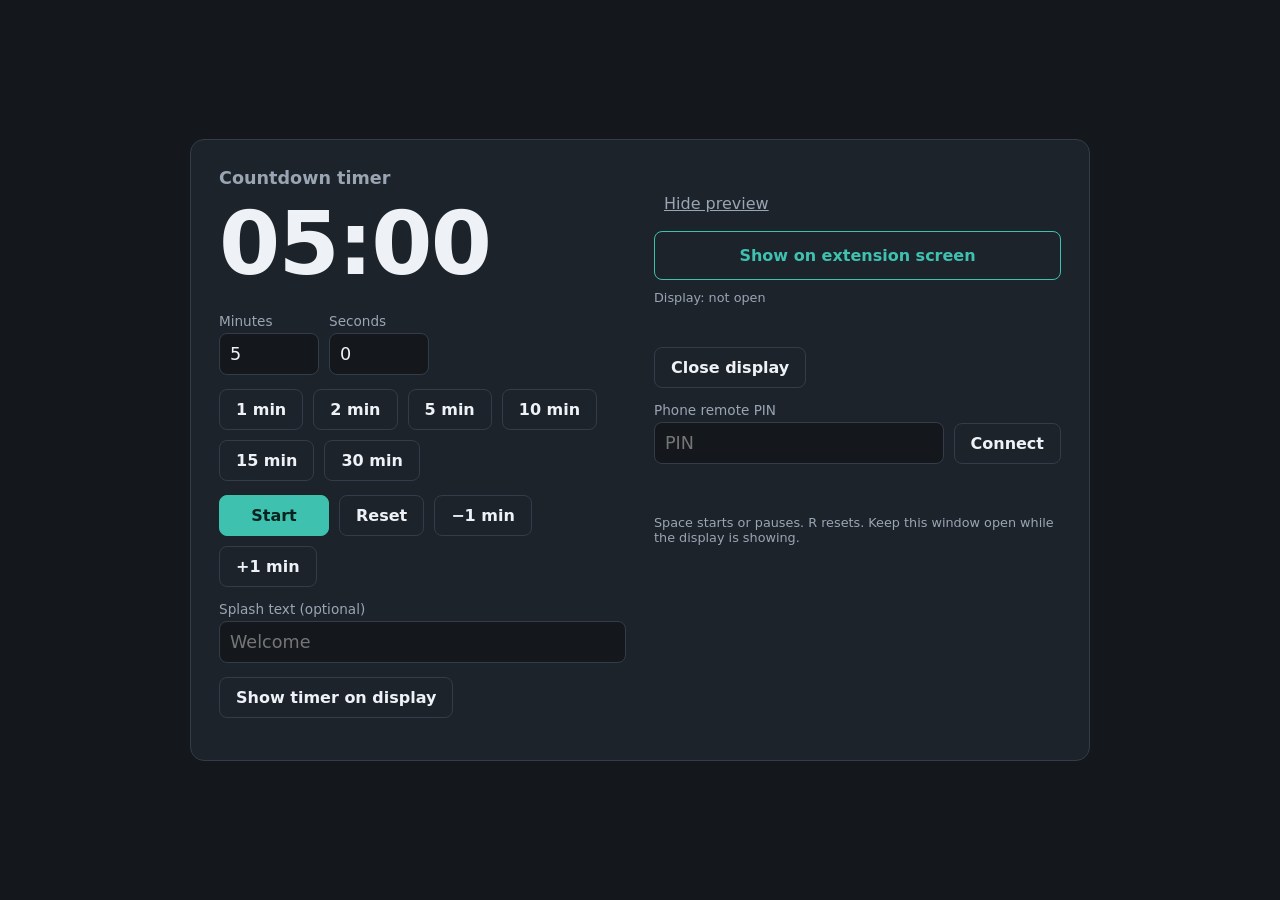
==== public/index.html @ 9452bf82 "moved preview" ====
<!DOCTYPE html>
<html lang="en">
<head>
<meta charset="utf-8">
<meta name="viewport" content="width=device-width, initial-scale=1">
<title>Countdown timer</title>
<link rel="manifest" href="/manifest.json">
<link rel="stylesheet" href="/preview.css">
<meta name="theme-color" content="#14181d">
<link rel="icon" href="/icon-192.png">
<link rel="apple-touch-icon" href="/icon-192.png">
<style>
:root {
  --bg: #14181d; --panel: #1d232b; --line: #333c48; --text: #eef2f6; --muted: #9aa5b3;
  --accent: #3fc1b0; --warn: #ffb020; --danger: #ff5a52;
  --font: system-ui, -apple-system, "Segoe UI", Roboto, sans-serif;
}
* { box-sizing: border-box; }
body {
  margin: 0; min-height: 100vh; padding: 24px; display: grid; place-items: center;
  background: var(--bg); color: var(--text); font-family: var(--font);
}
.card { width: min(900px, 100%); padding: 28px; background: var(--panel); border: 1px solid var(--line); border-radius: 14px; }
h1 { margin: 0 0 8px; font-size: 1.1rem; font-weight: 600; color: var(--muted); }
.preview {
  font-size: clamp(3.5rem, 18vw, 5.5rem); font-weight: 700; line-height: 1.1;
  font-variant-numeric: tabular-nums; letter-spacing: -0.02em; margin-bottom: 20px;
}
.row { display: flex; flex-wrap: wrap; gap: 10px; margin-bottom: 14px; }
label { display: flex; flex-direction: column; gap: 4px; font-size: .85rem; color: var(--muted); }
input {
  width: 100px; padding: 10px; font: inherit; font-size: 1.1rem; color: var(--text);
  background: var(--bg); border: 1px solid var(--line); border-radius: 8px;
}
input[type="text"], input[type="password"] { width: 100%; }
label.grow { flex: 1; }
button {
  padding: 10px 16px; font: inherit; font-weight: 600; color: var(--text); cursor: pointer;
  background: transparent; border: 1px solid var(--line); border-radius: 8px;
}
button:hover { border-color: var(--muted); }
button.primary { background: var(--accent); border-color: var(--accent); color: #06231f; min-width: 110px; }
button.wide { width: 100%; padding: 14px; border-color: var(--accent); color: var(--accent); }
:focus-visible { outline: 3px solid var(--accent); outline-offset: 2px; }
.msg { min-height: 2.6em; margin: 4px 0 0; font-size: .9rem; color: var(--muted); }
.hint { margin: 0; font-size: .8rem; color: var(--muted); }
[data-state="warn"] { color: var(--warn); }
[data-state="danger"], [data-state="done"] { color: var(--danger); }
button.linkbtn { min-height: 0; padding: 4px 10px; border: none; background: none; color: var(--muted); text-decoration: underline; font-weight: 400; }
.cols { display: grid; grid-template-columns: 1fr 1fr; gap: 28px; align-items: start; }
.col { min-width: 0; }
@media (max-width: 760px) { .cols { grid-template-columns: 1fr; gap: 0; } }
</style>
</head>
<body>

<main class="card">
  <h1>Countdown timer</h1>
  <div class="cols">
    <div class="col">
      <div id="preview" class="preview" data-state="">05:00</div>

      <div class="row">
        <label>Minutes <input id="min" type="number" min="0" max="999" value="5" inputmode="numeric"></label>
        <label>Seconds <input id="sec" type="number" min="0" max="59" value="0" inputmode="numeric"></label>
      </div>

      <div class="row" id="presets">
        <button data-min="1">1 min</button>
        <button data-min="2">2 min</button>
        <button data-min="5">5 min</button>
        <button data-min="10">10 min</button>
        <button data-min="15">15 min</button>
        <button data-min="30">30 min</button>
      </div>

      <div class="row">
        <button id="toggle" class="primary">Start</button>
        <button id="reset">Reset</button>
        <button id="minus">−1 min</button>
        <button id="plus">+1 min</button>
      </div>

      <div class="row">
        <label class="grow">Splash text (optional)
          <input id="splashText" type="text" maxlength="60" placeholder="Welcome">
        </label>
      </div>
      <div class="row"><button id="splash">Show timer on display</button></div>
    </div>

    <div class="col">
      <div class="pv-wrap"><div id="pv"></div></div>
      <p style="margin: -6px 0 14px"><button id="pvToggle" class="linkbtn">Hide preview</button></p>

      <button id="show" class="wide">Show on extension screen</button>
      <p id="displayStatus" class="hint" style="margin-top: 10px">Display: not open</p>
      <p id="msg" class="msg" role="status"></p>
      <div class="row"><button id="closefs">Close display</button></div>

      <div class="row">
        <label class="grow">Phone remote PIN
          <input id="remotePin" type="password" autocomplete="off" placeholder="PIN">
        </label>
        <button id="remoteConnect" style="align-self: flex-end">Connect</button>
      </div>
      <p id="remoteStatus" class="msg" role="status"></p>
      <p class="hint">Space starts or pauses. R resets. Keep this window open while the display is showing.</p>
    </div>
  </div>
</main>

<script src="/preview.js"></script>
<script>
const $ = id => document.getElementById(id);
const channel = new BroadcastChannel("countdown-timer");
let total = 0, remaining = 0, endAt = 0, running = false, wake = null, displayWin = null, splash = true;

const pad = n => String(n).padStart(2, "0");
function fmt(ms) {
  const s = Math.max(0, Math.ceil(ms / 1000));
  const h = Math.floor(s / 3600), m = Math.floor((s % 3600) / 60), sec = s % 60;
  return h ? `${h}:${pad(m)}:${pad(sec)}` : `${pad(m)}:${pad(sec)}`;
}

// Send the current timer state to the display window.
function broadcast() {
  channel.postMessage({ running, endAt, remaining, total, splash, text: $("splashText").value.trim() });
  updatePreview();
  pushRemote();
}
// A newly opened display asks for the current state.
let lastAlive = 0, displayFs = false, displayState = "closed";
channel.onmessage = e => {
  if (e.data === "hello") broadcast();
  else if (e.data && e.data.type === "alive") { lastAlive = Date.now(); displayFs = !!e.data.fs; checkDisplay(); }
  else if (e.data && e.data.type === "bye") { lastAlive = 0; checkDisplay(); } // the display window was closed
};
// The display window sends a heartbeat every 2 seconds. No heartbeat for 5 seconds means it is closed.
function checkDisplay() {
  const s = Date.now() - lastAlive > 5000 ? "closed" : displayFs ? "fullscreen" : "window";
  if (s === displayState) return;
  displayState = s;
  $("displayStatus").textContent = "Display: " + (s === "closed" ? "not open" : s === "window" ? "open, not on the extension screen yet" : "showing on the extension screen");
  pushRemote();
}
setInterval(checkDisplay, 2000);

function readInputs() {
  const m = Math.max(0, parseInt($("min").value, 10) || 0);
  const s = Math.max(0, parseInt($("sec").value, 10) || 0);
  return (m * 60 + s) * 1000;
}
function setFromInputs() {
  total = remaining = readInputs();
  render(); broadcast();
}

function render() {
  const ms = running ? Math.max(0, endAt - Date.now()) : remaining;
  const secs = Math.ceil(ms / 1000);
  $("preview").textContent = fmt(ms);
  updatePreview();
  $("preview").dataset.state = total <= 0 ? "" : ms <= 0 ? "done" : secs <= 10 ? "danger" : secs <= 60 ? "warn" : "";
  $("toggle").textContent = running ? "Pause" : (remaining > 0 && remaining < total ? "Resume" : "Start");
  if (running && ms <= 0) finish();
}

function start() {
  if (running) return;
  if (remaining <= 0) setFromInputs();
  if (remaining <= 0) return;
  endAt = Date.now() + remaining; // count to a fixed end time so background throttling cannot cause drift
  running = true;
  splash = false; syncSplash(); // starting the timer switches the display to the timer
  lockScreen(); render(); broadcast();
}
function pause() {
  if (!running) return;
  remaining = Math.max(0, endAt - Date.now());
  running = false;
  unlockScreen(); render(); broadcast();
}
function finish() {
  running = false; remaining = 0;
  unlockScreen(); render(); broadcast();
}
function reset() {
  running = false;
  unlockScreen();
  setFromInputs();
}
function adjust(deltaMs) {
  if (running) endAt = Math.max(Date.now(), endAt + deltaMs);
  else remaining = Math.max(0, remaining + deltaMs);
  total = Math.max(total, running ? endAt - Date.now() : remaining);
  render(); broadcast();
}

async function lockScreen() {
  try { wake = await navigator.wakeLock?.request("screen"); } catch (e) {}
}
function unlockScreen() {
  if (wake) { wake.release().catch(() => {}); wake = null; }
}
document.addEventListener("visibilitychange", () => {
  if (running && document.visibilityState === "visible") lockScreen();
});

// Open the display in a small window on THIS screen. Click inside it once to send it to the extension screen.
// (A small, unmaximized window avoids the blank screen that a maximized window can cause.)
async function showOnExtension() {
  const msg = $("msg");
  if (!("getScreenDetails" in window)) {
    msg.textContent = "This browser can't choose a screen. Use Chrome or Edge on the projection computer.";
    return;
  }
  if (displayWin && !displayWin.closed) {
    displayWin.focus();
    msg.textContent = "The display is already open. Click inside it to send it to the extension screen.";
    return;
  }
  let cur;
  try { cur = (await window.getScreenDetails()).currentScreen; } // asks for permission the first time
  catch (e) { msg.textContent = "Allow window management when the browser asks, then click the button again."; return; }
  const w = Math.min(640, cur.availWidth), h = Math.min(360, cur.availHeight);
  const left = cur.availLeft + Math.round((cur.availWidth - w) / 2);
  const top = cur.availTop + Math.round((cur.availHeight - h) / 2);
  displayWin = window.open("/display", "countdown-display", `popup=yes,left=${left},top=${top},width=${w},height=${h}`);
  msg.textContent = displayWin
    ? "The display opened on this screen. Click inside it to send it to the extension screen."
    : "The browser blocked the display window. If you just allowed window management, click the button again. Otherwise allow pop-ups for this site.";
}

$("toggle").onclick = () => (running ? pause() : start());
$("reset").onclick = reset;
$("minus").onclick = () => adjust(-60000);
$("plus").onclick = () => adjust(60000);
$("show").onclick = showOnExtension;
$("closefs").onclick = () => channel.postMessage("close-display");
$("presets").onclick = e => {
  const m = e.target.dataset.min;
  if (!m) return;
  $("min").value = m; $("sec").value = 0;
  reset();
};
["min", "sec"].forEach(id => $(id).addEventListener("input", () => { if (!running) setFromInputs(); }));
document.addEventListener("keydown", e => {
  if (e.target.tagName === "INPUT") return;
  if (e.code === "Space") { e.preventDefault(); running ? pause() : start(); }
  if (e.key.toLowerCase() === "r") reset();
});

function syncSplash() { $("splash").textContent = splash ? "Show timer on display" : "Show splash on display"; }
$("splash").onclick = () => { splash = !splash; syncSplash(); broadcast(); };
try { $("splashText").value = localStorage.getItem("splashText") || ""; } catch (e) {}
$("splashText").addEventListener("input", () => {
  try { localStorage.setItem("splashText", $("splashText").value); } catch (e) {}
  broadcast();
});

// ---- Preview of what the display shows ----
function updatePreview() {
  Preview.update({ splash, text: $("splashText").value.trim(), ms: running ? Math.max(0, endAt - Date.now()) : remaining, total });
}
Preview.mount($("pv"));
let previewOn = true;
try { previewOn = localStorage.getItem("previewOn") !== "0"; } catch (e) {}
function syncPreviewToggle() {
  Preview.setOn(previewOn);
  $("pvToggle").textContent = previewOn ? "Hide preview" : "Show preview";
  updatePreview();
}
$("pvToggle").onclick = () => {
  previewOn = !previewOn;
  try { localStorage.setItem("previewOn", previewOn ? "1" : "0"); } catch (e) {}
  syncPreviewToggle();
};
syncPreviewToggle();

// ---- Phone remote: connects to the relay when there is internet; the timer works the same without it ----
let ws = null, remoteReady = false, remoteDenied = false, remoteReplaced = false, wsBackoff = 1000;
let wsTimer, connectTimer, pingTimer, pongTimer;
const setRemoteStatus = text => { $("remoteStatus").textContent = text; };

function pushRemote() {
  if (!ws || ws.readyState !== 1 || !remoteReady) return;
  ws.send(JSON.stringify({
    type: "state", running, total, splash, display: displayState, text: $("splashText").value.trim(),
    remaining: running ? Math.max(0, endAt - Date.now()) : remaining // time left now, so the phone's clock doesn't matter
  }));
}

function handleCmd(m) {
  switch (m.cmd) {
    case "toggle": running ? pause() : start(); break;
    case "reset": reset(); break;
    case "adjust": { const d = Number(m.delta); if (Math.abs(d) <= 600000) adjust(d); break; }
    case "preset": { const n = parseInt(m.minutes, 10); if (n >= 1 && n <= 999) { $("min").value = n; $("sec").value = 0; reset(); } break; }
    case "splash": splash = !!m.on; syncSplash(); broadcast(); break;
    case "text":
      $("splashText").value = String(m.text || "").slice(0, 60);
      try { localStorage.setItem("splashText", $("splashText").value); } catch (e) {}
      broadcast(); break;
  }
}

function clearRemoteTimers() { clearTimeout(connectTimer); clearInterval(pingTimer); clearTimeout(pongTimer); }
function scheduleRemote() {
  clearTimeout(wsTimer);
  wsTimer = setTimeout(connectRemote, wsBackoff);
  wsBackoff = Math.min(wsBackoff * 2, 30000);
}
function connectRemote() {
  let pin = "";
  try { pin = localStorage.getItem("remotePin") || ""; } catch (e) {}
  if (!pin) { setRemoteStatus("Enter a PIN to turn on the phone remote."); return; }
  if (!navigator.onLine) { setRemoteStatus("Phone remote: no internet. Use this page directly."); scheduleRemote(); return; }
  if (ws) { ws.onclose = null; try { ws.close(); } catch (e) {} }
  clearRemoteTimers();
  remoteReady = false;
  setRemoteStatus("Phone remote: connecting…");
  ws = new WebSocket((location.protocol === "https:" ? "wss://" : "ws://") + location.host + "/ws");
  connectTimer = setTimeout(() => { try { ws.close(); } catch (e) {} }, 8000);
  ws.onopen = () => {
    clearTimeout(connectTimer);
    ws.send(JSON.stringify({ type: "auth", role: "controller", pin }));
    pingTimer = setInterval(() => {
      if (ws.readyState !== 1) return;
      ws.send("ping");
      clearTimeout(pongTimer);
      pongTimer = setTimeout(() => ws.close(), 10000);
    }, 25000);
  };
  ws.onmessage = ev => {
    if (ev.data === "pong") { clearTimeout(pongTimer); return; }
    let m; try { m = JSON.parse(ev.data); } catch (e) { return; }
    if (m.type === "ready") { remoteReady = true; wsBackoff = 1000; setRemoteStatus("Phone remote: connected. On the phone, open this site's /remote page."); broadcast(); }
    else if (m.type === "hello") broadcast(); // a phone just connected
    else if (m.type === "cmd") handleCmd(m);
    else if (m.type === "denied") {
      remoteDenied = true;
      setRemoteStatus(m.reason === "locked" ? "Too many wrong PINs. Wait a minute, then click Connect."
        : m.reason === "unconfigured" ? "The remote isn't set up on the server yet (no PIN secret)." : "Wrong PIN.");
    }
  };
  ws.onclose = e => {
    clearRemoteTimers();
    remoteReady = false;
    if (remoteDenied) return;
    if (e.code === 4000) { remoteReplaced = true; setRemoteStatus("Phone remote: another control page took over."); return; }
    setRemoteStatus("Phone remote: offline. Retrying…");
    scheduleRemote();
  };
}
try { $("remotePin").value = localStorage.getItem("remotePin") || ""; } catch (e) {}
$("remoteConnect").onclick = () => {
  const pin = $("remotePin").value.trim();
  if (!pin) { setRemoteStatus("Enter a PIN first."); return; }
  try { localStorage.setItem("remotePin", pin); } catch (e) {}
  remoteDenied = false; remoteReplaced = false; wsBackoff = 1000;
  connectRemote();
};
window.addEventListener("online", () => { if (!remoteDenied && !remoteReplaced) { wsBackoff = 1000; connectRemote(); } });
window.addEventListener("offline", () => setRemoteStatus("Phone remote: no internet. Use this page directly."));
connectRemote();

if ("serviceWorker" in navigator) navigator.serviceWorker.register("/sw.js").catch(() => {});

setInterval(() => { if (running) render(); }, 200);
setFromInputs();
</script>
</body>
</html>
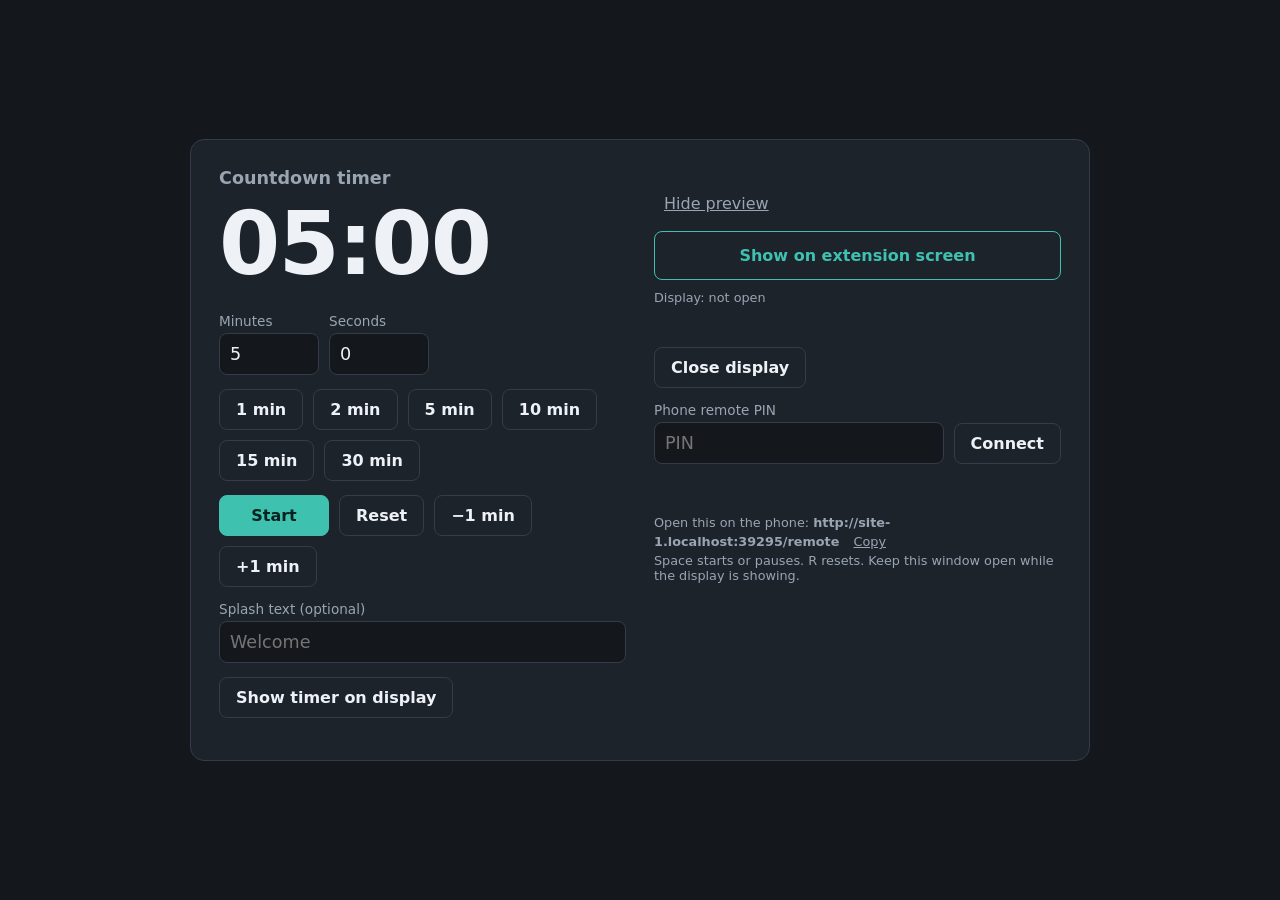
==== commit d6e1c8f1: "remote page" ====
--- a/public/index.html
+++ b/public/index.html
@@ -4,6 +4,10 @@
 <meta charset="utf-8">
 <meta name="viewport" content="width=device-width, initial-scale=1">
 <title>Countdown timer</title>
+<script>
+// A phone opening this address belongs on the remote page. Add ?pc to the address to stay here.
+if (matchMedia("(pointer: coarse) and (max-width: 700px)").matches && !location.search.includes("pc")) location.replace("/remote");
+</script>
 <link rel="manifest" href="/manifest.json">
 <link rel="stylesheet" href="/preview.css">
 <meta name="theme-color" content="#14181d">
@@ -105,6 +109,7 @@
         <button id="remoteConnect" style="align-self: flex-end">Connect</button>
       </div>
       <p id="remoteStatus" class="msg" role="status"></p>
+      <p class="hint">Open this on the phone: <b id="remoteUrl"></b> <button id="copyUrl" class="linkbtn">Copy</button></p>
       <p class="hint">Space starts or pauses. R resets. Keep this window open while the display is showing.</p>
     </div>
   </div>
@@ -263,6 +268,10 @@
 function updatePreview() {
   Preview.update({ splash, text: $("splashText").value.trim(), ms: running ? Math.max(0, endAt - Date.now()) : remaining, total });
 }
+$("remoteUrl").textContent = location.origin + "/remote";
+$("copyUrl").onclick = () => {
+  navigator.clipboard?.writeText(location.origin + "/remote").then(() => { $("copyUrl").textContent = "Copied"; }, () => {});
+};
 Preview.mount($("pv"));
 let previewOn = true;
 try { previewOn = localStorage.getItem("previewOn") !== "0"; } catch (e) {}
@@ -335,7 +344,7 @@
   ws.onmessage = ev => {
     if (ev.data === "pong") { clearTimeout(pongTimer); return; }
     let m; try { m = JSON.parse(ev.data); } catch (e) { return; }
-    if (m.type === "ready") { remoteReady = true; wsBackoff = 1000; setRemoteStatus("Phone remote: connected. On the phone, open this site's /remote page."); broadcast(); }
+    if (m.type === "ready") { remoteReady = true; wsBackoff = 1000; setRemoteStatus("Phone remote: connected."); broadcast(); }
     else if (m.type === "hello") broadcast(); // a phone just connected
     else if (m.type === "cmd") handleCmd(m);
     else if (m.type === "denied") {
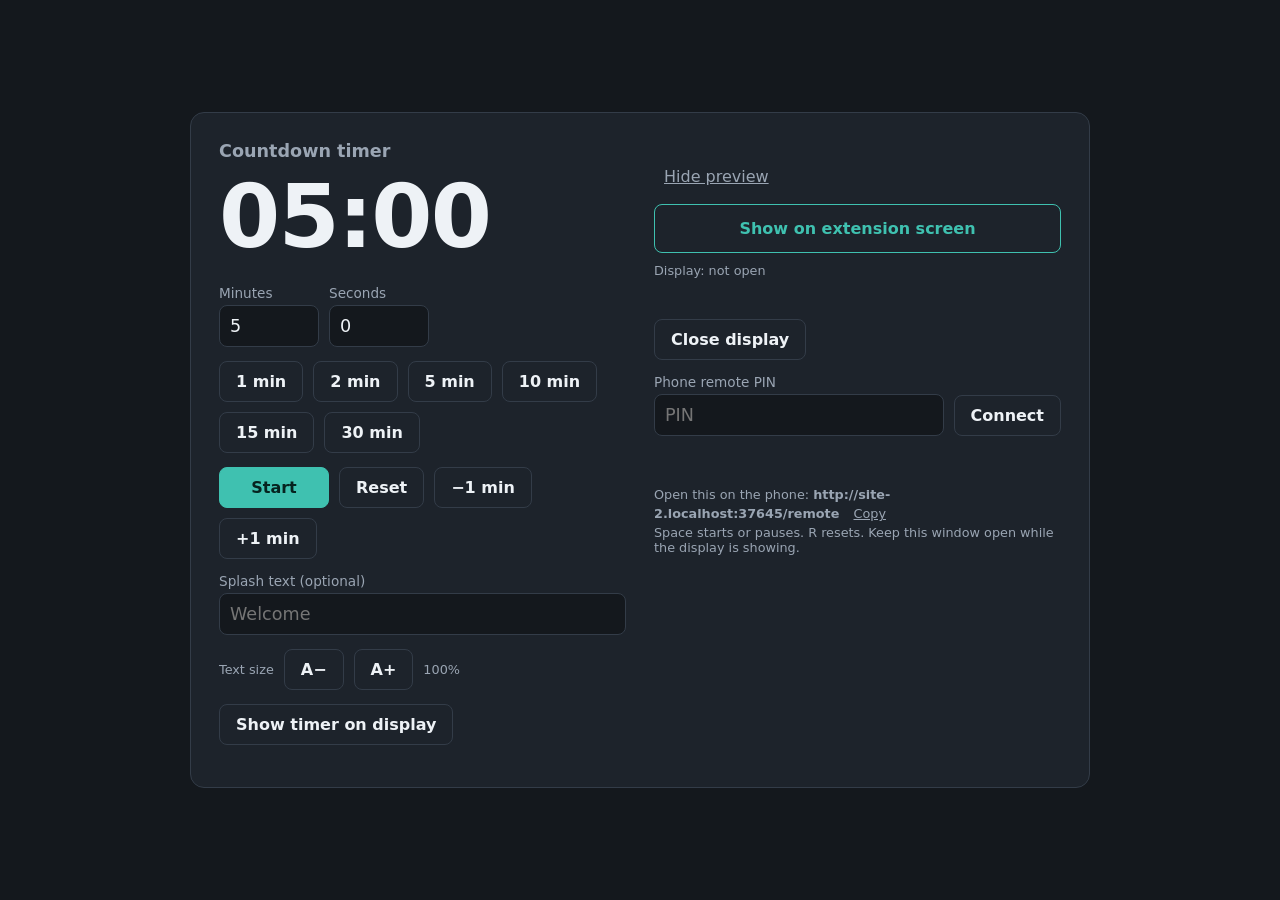
==== commit 5eeb68da: "Added bold and font increase" ====
--- a/public/index.html
+++ b/public/index.html
@@ -90,6 +90,11 @@
           <input id="splashText" type="text" maxlength="60" placeholder="Welcome">
         </label>
       </div>
+      <div class="row" style="align-items: center">
+        <span class="hint" style="margin: 0">Text size</span>
+        <button id="sizeMinus">A−</button><button id="sizePlus">A+</button>
+        <span id="sizeVal" class="hint" style="margin: 0">100%</span>
+      </div>
       <div class="row"><button id="splash">Show timer on display</button></div>
     </div>
 
@@ -128,9 +133,17 @@
   return h ? `${h}:${pad(m)}:${pad(sec)}` : `${pad(m)}:${pad(sec)}`;
 }
 
+let textSize = 100; // splash text size in percent
+try { textSize = Math.min(300, Math.max(40, parseInt(localStorage.getItem("splashSize"), 10) || 100)); } catch (e) {}
+function setSize(p) {
+  textSize = Math.min(300, Math.max(40, Math.round(p)));
+  $("sizeVal").textContent = textSize + "%";
+  try { localStorage.setItem("splashSize", textSize); } catch (e) {}
+  broadcast();
+}
 // Send the current timer state to the display window.
 function broadcast() {
-  channel.postMessage({ running, endAt, remaining, total, splash, text: $("splashText").value.trim() });
+  channel.postMessage({ running, endAt, remaining, total, splash, size: textSize, text: $("splashText").value.trim() });
   updatePreview();
   pushRemote();
 }
@@ -257,6 +270,9 @@
 });
 
 function syncSplash() { $("splash").textContent = splash ? "Show timer on display" : "Show splash on display"; }
+$("sizeVal").textContent = textSize + "%";
+$("sizeMinus").onclick = () => setSize(textSize - 10);
+$("sizePlus").onclick = () => setSize(textSize + 10);
 $("splash").onclick = () => { splash = !splash; syncSplash(); broadcast(); };
 try { $("splashText").value = localStorage.getItem("splashText") || ""; } catch (e) {}
 $("splashText").addEventListener("input", () => {
@@ -266,7 +282,7 @@
 
 // ---- Preview of what the display shows ----
 function updatePreview() {
-  Preview.update({ splash, text: $("splashText").value.trim(), ms: running ? Math.max(0, endAt - Date.now()) : remaining, total });
+  Preview.update({ splash, text: $("splashText").value.trim(), ms: running ? Math.max(0, endAt - Date.now()) : remaining, total, size: textSize });
 }
 $("remoteUrl").textContent = location.origin + "/remote";
 $("copyUrl").onclick = () => {
@@ -295,7 +311,7 @@
 function pushRemote() {
   if (!ws || ws.readyState !== 1 || !remoteReady) return;
   ws.send(JSON.stringify({
-    type: "state", running, total, splash, display: displayState, text: $("splashText").value.trim(),
+    type: "state", running, total, splash, size: textSize, display: displayState, text: $("splashText").value.trim(),
     remaining: running ? Math.max(0, endAt - Date.now()) : remaining // time left now, so the phone's clock doesn't matter
   }));
 }
@@ -306,6 +322,7 @@
     case "reset": reset(); break;
     case "adjust": { const d = Number(m.delta); if (Math.abs(d) <= 600000) adjust(d); break; }
     case "preset": { const n = parseInt(m.minutes, 10); if (n >= 1 && n <= 999) { $("min").value = n; $("sec").value = 0; reset(); } break; }
+    case "size": { const d = Number(m.delta); if (Math.abs(d) <= 50) setSize(textSize + d); break; }
     case "splash": splash = !!m.on; syncSplash(); broadcast(); break;
     case "text":
       $("splashText").value = String(m.text || "").slice(0, 60);
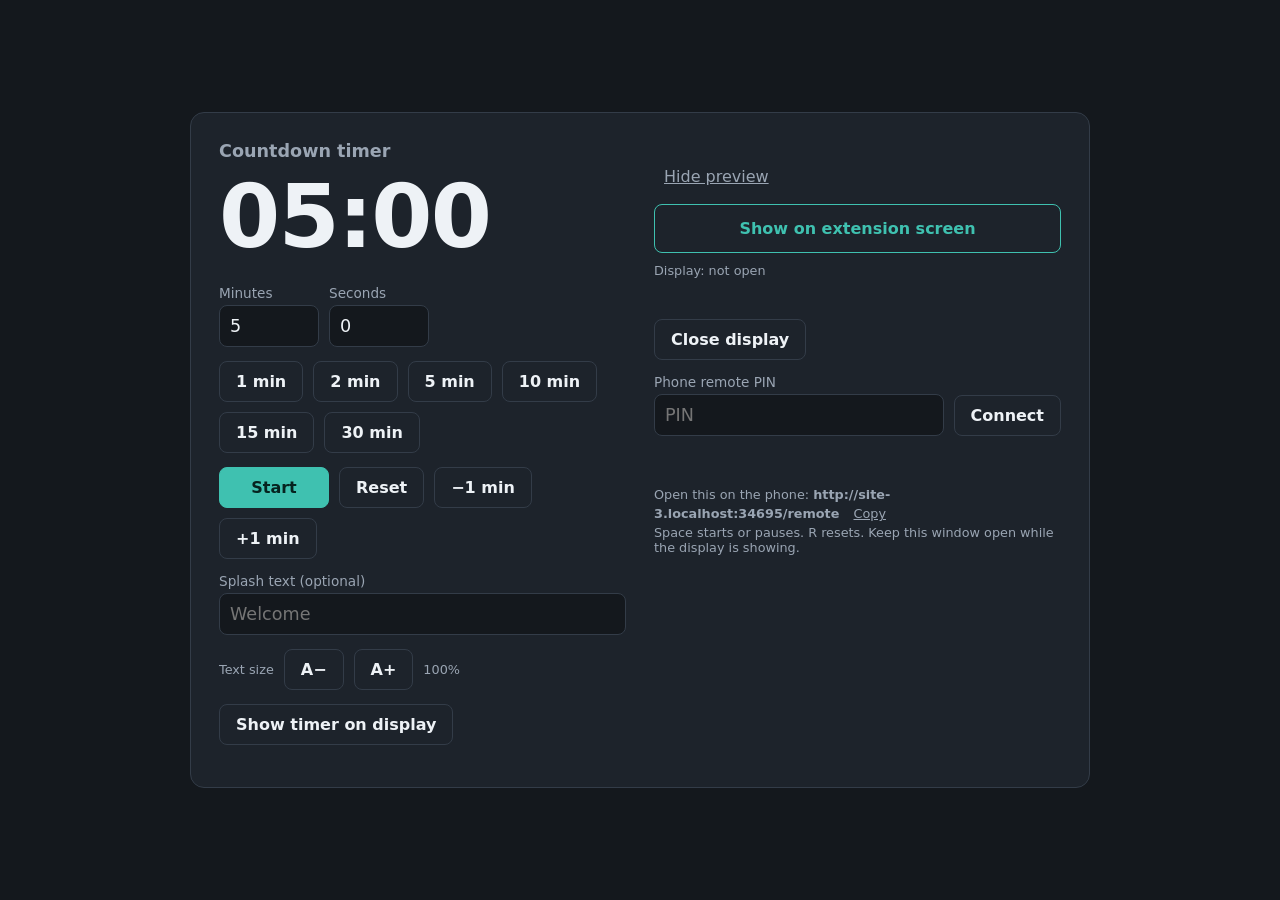
==== commit 84fd13c1: "countdown timer" ====
--- a/public/index.html
+++ b/public/index.html
@@ -126,13 +126,6 @@
 const channel = new BroadcastChannel("countdown-timer");
 let total = 0, remaining = 0, endAt = 0, running = false, wake = null, displayWin = null, splash = true;
 
-const pad = n => String(n).padStart(2, "0");
-function fmt(ms) {
-  const s = Math.max(0, Math.ceil(ms / 1000));
-  const h = Math.floor(s / 3600), m = Math.floor((s % 3600) / 60), sec = s % 60;
-  return h ? `${h}:${pad(m)}:${pad(sec)}` : `${pad(m)}:${pad(sec)}`;
-}
-
 let textSize = 100; // splash text size in percent
 try { textSize = Math.min(300, Math.max(40, parseInt(localStorage.getItem("splashSize"), 10) || 100)); } catch (e) {}
 function setSize(p) {
@@ -175,19 +168,18 @@
 }
 
 function render() {
-  const ms = running ? Math.max(0, endAt - Date.now()) : remaining;
+  const ms = running ? endAt - Date.now() : remaining; // goes below zero once the time is up; the timer keeps running until paused or reset
   const secs = Math.ceil(ms / 1000);
-  $("preview").textContent = fmt(ms);
+  TimerFmt.show($("preview"), ms);
   updatePreview();
   $("preview").dataset.state = total <= 0 ? "" : ms <= 0 ? "done" : secs <= 10 ? "danger" : secs <= 60 ? "warn" : "";
-  $("toggle").textContent = running ? "Pause" : (remaining > 0 && remaining < total ? "Resume" : "Start");
-  if (running && ms <= 0) finish();
+  $("toggle").textContent = running ? "Pause" : (remaining !== 0 && remaining < total ? "Resume" : "Start");
 }
 
 function start() {
   if (running) return;
-  if (remaining <= 0) setFromInputs();
-  if (remaining <= 0) return;
+  if (remaining === 0) setFromInputs(); // exactly zero: start over from the set time. Below zero (paused overtime) resumes instead.
+  if (remaining === 0) return;
   endAt = Date.now() + remaining; // count to a fixed end time so background throttling cannot cause drift
   running = true;
   splash = false; syncSplash(); // starting the timer switches the display to the timer
@@ -195,12 +187,8 @@
 }
 function pause() {
   if (!running) return;
-  remaining = Math.max(0, endAt - Date.now());
+  remaining = endAt - Date.now(); // may be negative
   running = false;
-  unlockScreen(); render(); broadcast();
-}
-function finish() {
-  running = false; remaining = 0;
   unlockScreen(); render(); broadcast();
 }
 function reset() {
@@ -209,9 +197,11 @@
   setFromInputs();
 }
 function adjust(deltaMs) {
-  if (running) endAt = Math.max(Date.now(), endAt + deltaMs);
-  else remaining = Math.max(0, remaining + deltaMs);
-  total = Math.max(total, running ? endAt - Date.now() : remaining);
+  const cur = running ? endAt - Date.now() : remaining;
+  // Taking time off never pushes a timer that still has time left below zero. Once it is below zero, it can go further.
+  const next = deltaMs < 0 && cur >= 0 ? Math.max(0, cur + deltaMs) : cur + deltaMs;
+  if (running) endAt = Date.now() + next; else remaining = next;
+  total = Math.max(total, next);
   render(); broadcast();
 }
 
@@ -282,7 +272,7 @@
 
 // ---- Preview of what the display shows ----
 function updatePreview() {
-  Preview.update({ splash, text: $("splashText").value.trim(), ms: running ? Math.max(0, endAt - Date.now()) : remaining, total, size: textSize });
+  Preview.update({ splash, text: $("splashText").value.trim(), ms: running ? endAt - Date.now() : remaining, total, size: textSize, running });
 }
 $("remoteUrl").textContent = location.origin + "/remote";
 $("copyUrl").onclick = () => {
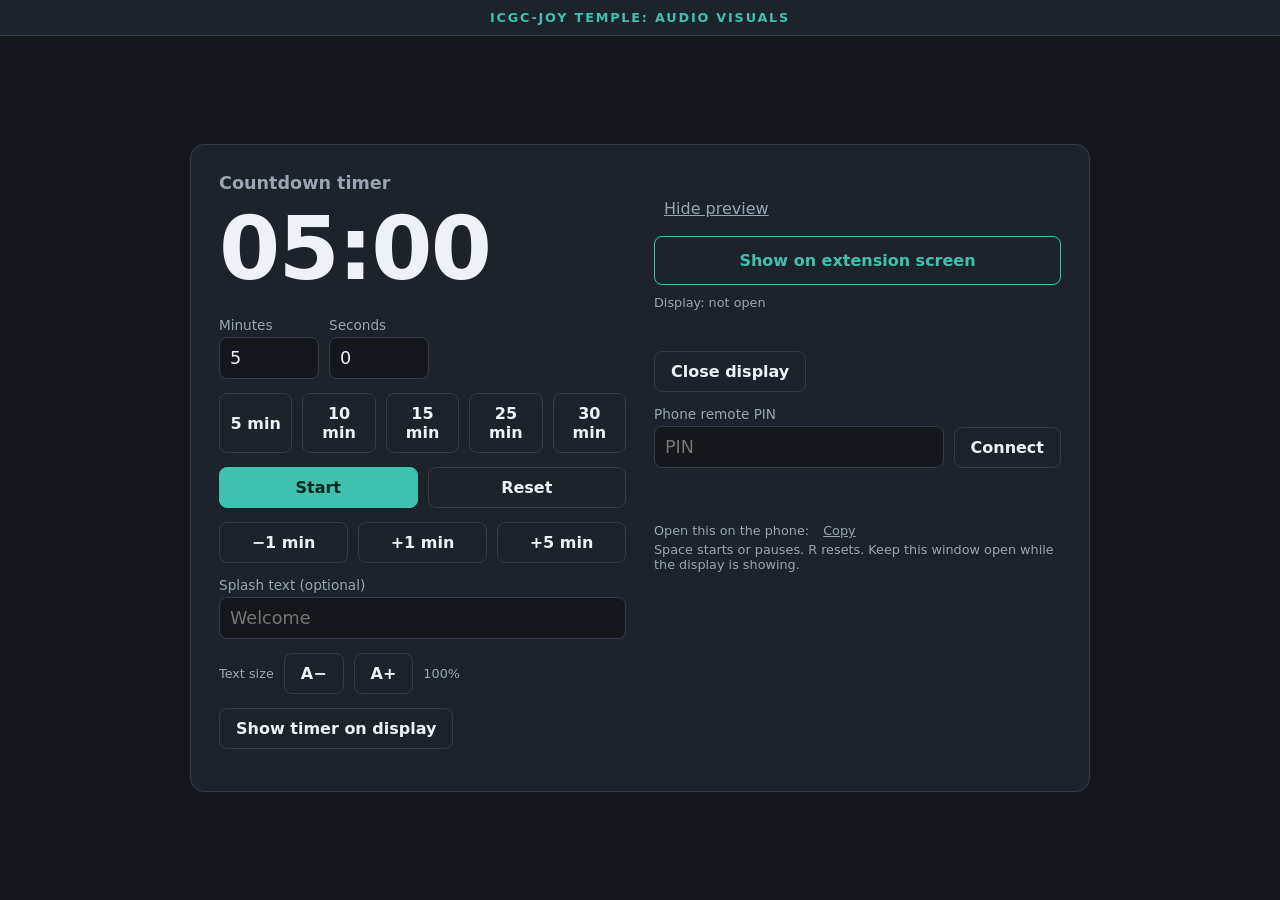
==== commit 3214e8d0: "Update app Adder negative timer Flash at half, 5 min, and 0. Joy bar on top" ====
--- a/public/index.html
+++ b/public/index.html
@@ -16,14 +16,19 @@
 <style>
 :root {
   --bg: #14181d; --panel: #1d232b; --line: #333c48; --text: #eef2f6; --muted: #9aa5b3;
-  --accent: #3fc1b0; --warn: #ffb020; --danger: #ff5a52;
+  --accent: #3fc1b0; --amber: #ffb020; --orange: #ff7a1a; --red: #ff5a52;
   --font: system-ui, -apple-system, "Segoe UI", Roboto, sans-serif;
 }
 * { box-sizing: border-box; }
 body {
-  margin: 0; min-height: 100vh; padding: 24px; display: grid; place-items: center;
+  margin: 0; min-height: 100vh; display: flex; flex-direction: column;
   background: var(--bg); color: var(--text); font-family: var(--font);
 }
+.bar {
+  padding: 10px 24px; text-align: center; font-size: .8rem; font-weight: 700; letter-spacing: .14em;
+  color: var(--accent); background: var(--panel); border-bottom: 1px solid var(--line);
+}
+.wrap { flex: 1; padding: 24px; display: grid; place-items: center; }
 .card { width: min(900px, 100%); padding: 28px; background: var(--panel); border: 1px solid var(--line); border-radius: 14px; }
 h1 { margin: 0 0 8px; font-size: 1.1rem; font-weight: 600; color: var(--muted); }
 .preview {
@@ -31,6 +36,12 @@
   font-variant-numeric: tabular-nums; letter-spacing: -0.02em; margin-bottom: 20px;
 }
 .row { display: flex; flex-wrap: wrap; gap: 10px; margin-bottom: 14px; }
+/* Button groups that share the row width equally, so nothing wraps onto its own line. */
+.row.grid2, .row.grid3, .row.grid5 { display: grid; }
+.grid2 { grid-template-columns: repeat(2, 1fr); }
+.grid3 { grid-template-columns: repeat(3, 1fr); }
+.grid5 { grid-template-columns: repeat(5, 1fr); }
+.grid2 button, .grid3 button, .grid5 button { min-width: 0; padding-inline: 6px; }
 label { display: flex; flex-direction: column; gap: 4px; font-size: .85rem; color: var(--muted); }
 input {
   width: 100px; padding: 10px; font: inherit; font-size: 1.1rem; color: var(--text);
@@ -48,8 +59,9 @@
 :focus-visible { outline: 3px solid var(--accent); outline-offset: 2px; }
 .msg { min-height: 2.6em; margin: 4px 0 0; font-size: .9rem; color: var(--muted); }
 .hint { margin: 0; font-size: .8rem; color: var(--muted); }
-[data-state="warn"] { color: var(--warn); }
-[data-state="danger"], [data-state="done"] { color: var(--danger); }
+[data-state="amber"] { color: var(--amber); }
+[data-state="orange"] { color: var(--orange); }
+[data-state="red"] { color: var(--red); }
 button.linkbtn { min-height: 0; padding: 4px 10px; border: none; background: none; color: var(--muted); text-decoration: underline; font-weight: 400; }
 .cols { display: grid; grid-template-columns: 1fr 1fr; gap: 28px; align-items: start; }
 .col { min-width: 0; }
@@ -58,6 +70,8 @@
 </head>
 <body>
 
+<header class="bar">ICGC-JOY TEMPLE: AUDIO VISUALS</header>
+<div class="wrap">
 <main class="card">
   <h1>Countdown timer</h1>
   <div class="cols">
@@ -69,20 +83,22 @@
         <label>Seconds <input id="sec" type="number" min="0" max="59" value="0" inputmode="numeric"></label>
       </div>
 
-      <div class="row" id="presets">
-        <button data-min="1">1 min</button>
-        <button data-min="2">2 min</button>
+      <div class="row grid5" id="presets">
         <button data-min="5">5 min</button>
         <button data-min="10">10 min</button>
         <button data-min="15">15 min</button>
+        <button data-min="25">25 min</button>
         <button data-min="30">30 min</button>
       </div>
 
-      <div class="row">
+      <div class="row grid2">
         <button id="toggle" class="primary">Start</button>
         <button id="reset">Reset</button>
+      </div>
+      <div class="row grid3">
         <button id="minus">−1 min</button>
         <button id="plus">+1 min</button>
+        <button id="plus5">+5 min</button>
       </div>
 
       <div class="row">
@@ -119,6 +135,7 @@
     </div>
   </div>
 </main>
+</div>
 
 <script src="/preview.js"></script>
 <script>
@@ -169,10 +186,16 @@
 
 function render() {
   const ms = running ? endAt - Date.now() : remaining; // goes below zero once the time is up; the timer keeps running until paused or reset
+<<<<<<< Updated upstream
   const secs = Math.ceil(ms / 1000);
   TimerFmt.show($("preview"), ms);
   updatePreview();
   $("preview").dataset.state = total <= 0 ? "" : ms <= 0 ? "done" : secs <= 10 ? "danger" : secs <= 60 ? "warn" : "";
+=======
+  TimerFmt.show($("preview"), ms);
+  updatePreview();
+  $("preview").dataset.state = TimerFmt.state(ms, total);
+>>>>>>> Stashed changes
   $("toggle").textContent = running ? "Pause" : (remaining !== 0 && remaining < total ? "Resume" : "Start");
 }
 
@@ -244,6 +267,7 @@
 $("reset").onclick = reset;
 $("minus").onclick = () => adjust(-60000);
 $("plus").onclick = () => adjust(60000);
+$("plus5").onclick = () => adjust(300000);
 $("show").onclick = showOnExtension;
 $("closefs").onclick = () => channel.postMessage("close-display");
 $("presets").onclick = e => {
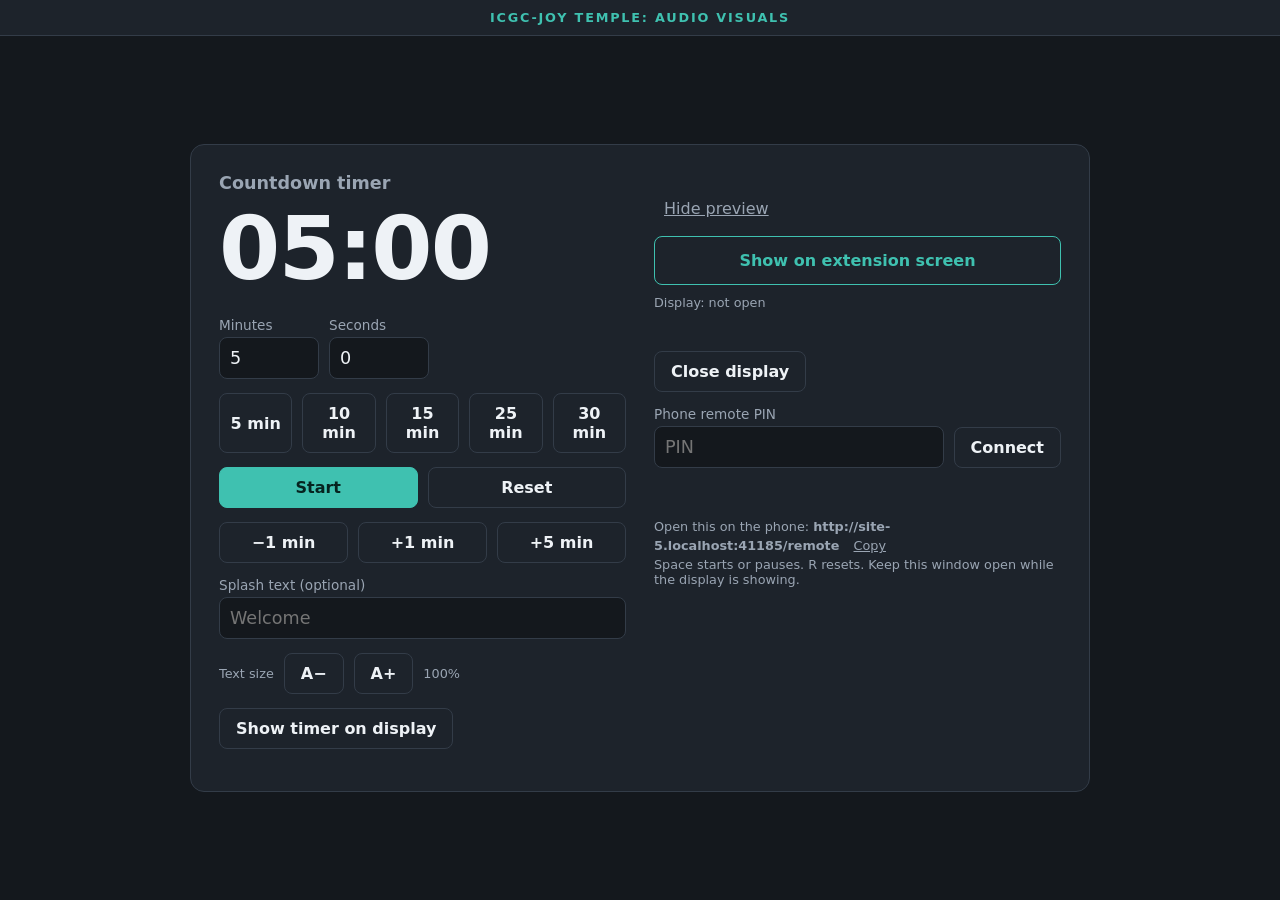
==== commit e4d6b8fd: "Update app Adder negative timer Flash at half, 5 min, and 0. Joy bar on top" ====
--- a/public/index.html
+++ b/public/index.html
@@ -186,16 +186,9 @@
 
 function render() {
   const ms = running ? endAt - Date.now() : remaining; // goes below zero once the time is up; the timer keeps running until paused or reset
-<<<<<<< Updated upstream
-  const secs = Math.ceil(ms / 1000);
-  TimerFmt.show($("preview"), ms);
-  updatePreview();
-  $("preview").dataset.state = total <= 0 ? "" : ms <= 0 ? "done" : secs <= 10 ? "danger" : secs <= 60 ? "warn" : "";
-=======
   TimerFmt.show($("preview"), ms);
   updatePreview();
   $("preview").dataset.state = TimerFmt.state(ms, total);
->>>>>>> Stashed changes
   $("toggle").textContent = running ? "Pause" : (remaining !== 0 && remaining < total ? "Resume" : "Start");
 }
 
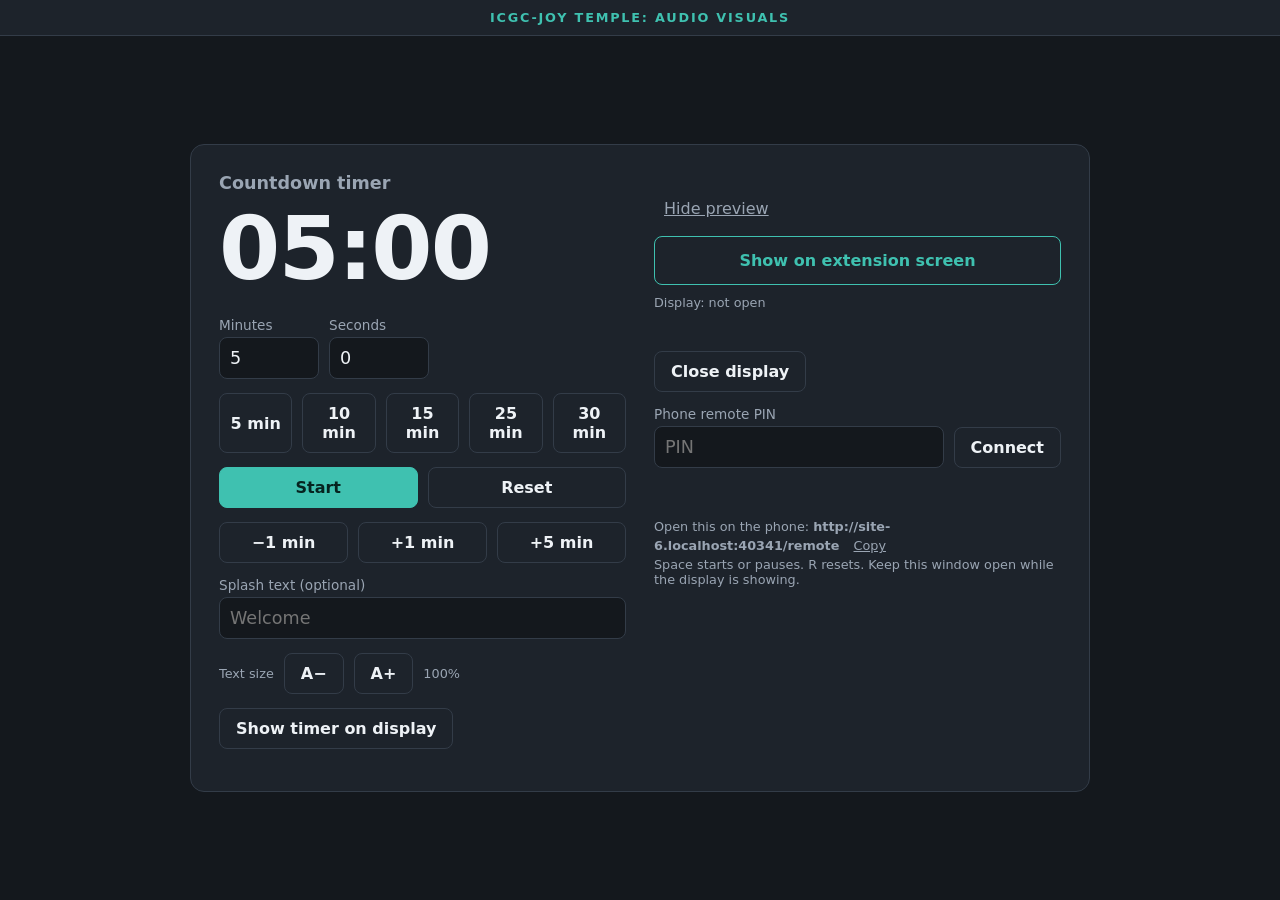
==== commit f2708503: "Fixed negative on phone remote" ====
--- a/public/index.html
+++ b/public/index.html
@@ -319,7 +319,7 @@
   if (!ws || ws.readyState !== 1 || !remoteReady) return;
   ws.send(JSON.stringify({
     type: "state", running, total, splash, size: textSize, display: displayState, text: $("splashText").value.trim(),
-    remaining: running ? Math.max(0, endAt - Date.now()) : remaining // time left now, so the phone's clock doesn't matter
+    remaining: running ? endAt - Date.now() : remaining // time left now (negative once the time is up), so the phone's clock doesn't matter
   }));
 }
 
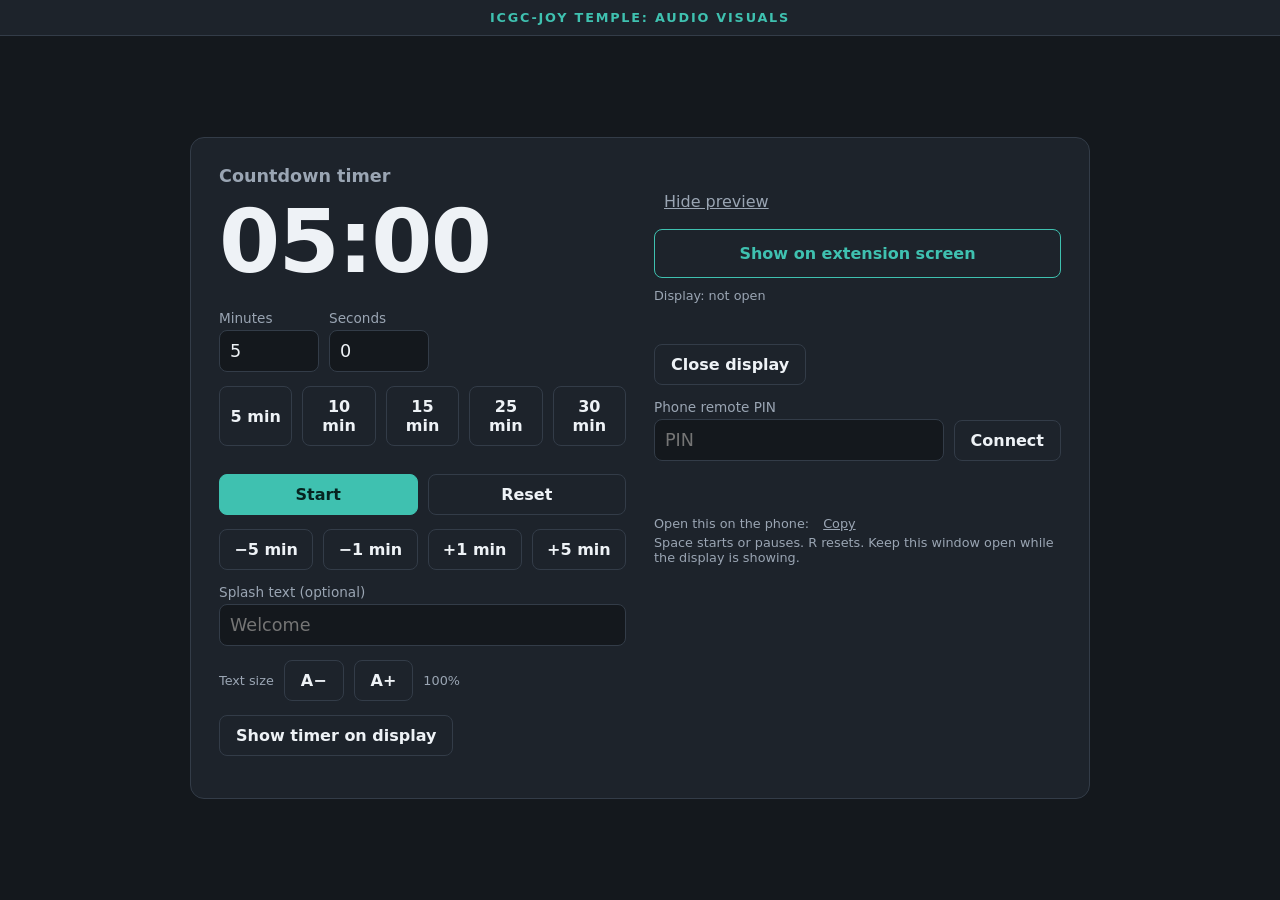
==== commit ed834ef9: "added preset and splash logo" ====
--- a/public/index.html
+++ b/public/index.html
@@ -37,11 +37,14 @@
 }
 .row { display: flex; flex-wrap: wrap; gap: 10px; margin-bottom: 14px; }
 /* Button groups that share the row width equally, so nothing wraps onto its own line. */
-.row.grid2, .row.grid3, .row.grid5 { display: grid; }
+.row.grid2, .row.grid3, .row.grid4, .row.grid5 { display: grid; }
 .grid2 { grid-template-columns: repeat(2, 1fr); }
 .grid3 { grid-template-columns: repeat(3, 1fr); }
+.grid4 { grid-template-columns: repeat(4, 1fr); }
 .grid5 { grid-template-columns: repeat(5, 1fr); }
-.grid2 button, .grid3 button, .grid5 button { min-width: 0; padding-inline: 6px; }
+.grid2 button, .grid3 button, .grid4 button, .grid5 button { min-width: 0; padding-inline: 6px; }
+/* Programme buttons: the part's name, with its length underneath. */
+#segments button small { display: block; margin-top: 2px; font-size: .75rem; font-weight: 400; color: var(--muted); }
 label { display: flex; flex-direction: column; gap: 4px; font-size: .85rem; color: var(--muted); }
 input {
   width: 100px; padding: 10px; font: inherit; font-size: 1.1rem; color: var(--text);
@@ -90,12 +93,14 @@
         <button data-min="25">25 min</button>
         <button data-min="30">30 min</button>
       </div>
+      <div class="row grid2" id="segments"></div>
 
       <div class="row grid2">
         <button id="toggle" class="primary">Start</button>
         <button id="reset">Reset</button>
       </div>
-      <div class="row grid3">
+      <div class="row grid4">
+        <button id="minus5">−5 min</button>
         <button id="minus">−1 min</button>
         <button id="plus">+1 min</button>
         <button id="plus5">+5 min</button>
@@ -258,6 +263,7 @@
 
 $("toggle").onclick = () => (running ? pause() : start());
 $("reset").onclick = reset;
+$("minus5").onclick = () => adjust(-300000);
 $("minus").onclick = () => adjust(-60000);
 $("plus").onclick = () => adjust(60000);
 $("plus5").onclick = () => adjust(300000);
@@ -269,6 +275,7 @@
   $("min").value = m; $("sec").value = 0;
   reset();
 };
+Segments.render($("segments"), m => { $("min").value = m; $("sec").value = 0; reset(); });
 ["min", "sec"].forEach(id => $(id).addEventListener("input", () => { if (!running) setFromInputs(); }));
 document.addEventListener("keydown", e => {
   if (e.target.tagName === "INPUT") return;
